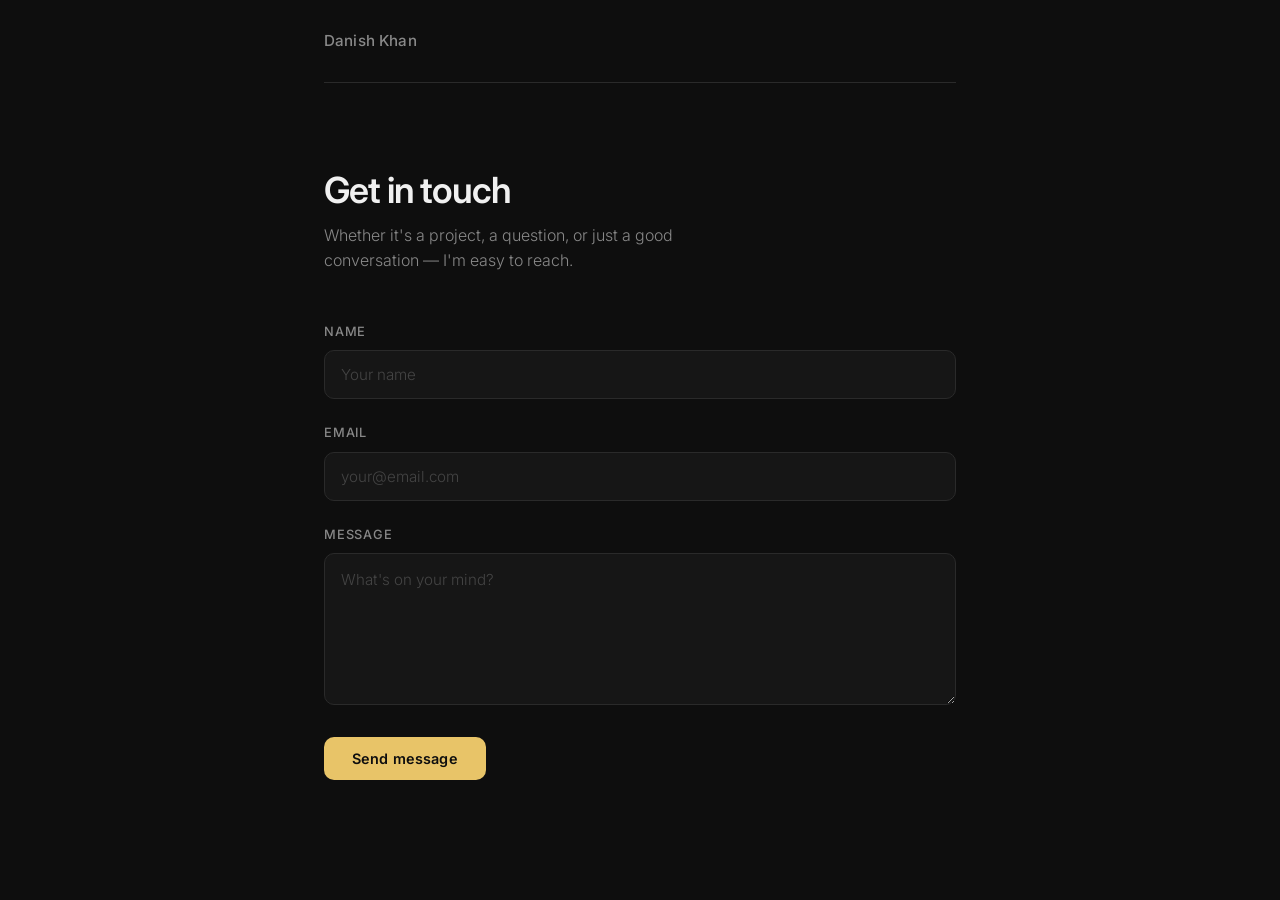
==== contact.html @ 2d55a420 "18 Mar - Contact Page Created a contact page" ====
<!DOCTYPE html>
<html lang="en">
<head>
    <meta charset="UTF-8">
    <meta name="viewport" content="width=device-width, initial-scale=1.0">
    <title>Get in touch — Danish Khan</title>
    <link rel="preconnect" href="https://fonts.googleapis.com">
    <link rel="preconnect" href="https://fonts.gstatic.com" crossorigin>
    <link href="https://fonts.googleapis.com/css2?family=Inter:wght@300;400;500;600&display=swap" rel="stylesheet">
    <link rel="stylesheet" href="contact.css">
</head>
<body>

    <div class="page">

        <nav class="nav">
            <a href="/" class="nav-logo">Danish Khan</a>
        </nav>

        <main class="main">
            <div class="contact-wrapper">

                <div class="contact-header">
                    <h1>Get in touch</h1>
                    <p>Whether it's a project, a question, or just a good conversation — I'm easy to reach.</p>
                </div>

                <form id="contact-form" action="https://api.web3forms.com/submit" method="POST" class="contact-form" novalidate>

                    <!-- Replace with your actual Web3Forms access key from web3forms.com -->
                    <input type="hidden" name="access_key" value="YOUR_ACCESS_KEY_HERE">
                    <input type="hidden" name="subject" value="New message from danish.click">
                    <input type="hidden" name="redirect" value="false">
                    <input type="checkbox" name="botcheck" style="display:none">

                    <div class="field">
                        <label for="name">Name</label>
                        <input
                            type="text"
                            id="name"
                            name="name"
                            placeholder="Your name"
                            required
                            autocomplete="name"
                        >
                    </div>

                    <div class="field">
                        <label for="email">Email</label>
                        <input
                            type="email"
                            id="email"
                            name="email"
                            placeholder="your@email.com"
                            required
                            autocomplete="email"
                        >
                    </div>

                    <div class="field">
                        <label for="message">Message</label>
                        <textarea
                            id="message"
                            name="message"
                            placeholder="What's on your mind?"
                            rows="5"
                            required
                        ></textarea>
                    </div>

                    <button type="submit" class="submit-btn" id="submit-btn">
                        <span class="btn-text">Send message</span>
                        <span class="btn-loading" aria-hidden="true">Sending…</span>
                    </button>

                </form>

                <div class="success-message" id="success-message" hidden>
                    <div class="success-icon">✓</div>
                    <h2>Message sent</h2>
                    <p>Thanks — I'll get back to you soon.</p>
                </div>

                <div class="error-message" id="error-message" hidden>
                    <p>Something went wrong. Try emailing me directly at <a href="mailto:dashingdanish4198@gmail.com">dashingdanish4198@gmail.com</a>.</p>
                </div>

            </div>
        </main>

    </div>

    <script>
        const form = document.getElementById('contact-form');
        const submitBtn = document.getElementById('submit-btn');
        const successMsg = document.getElementById('success-message');
        const errorMsg = document.getElementById('error-message');

        form.addEventListener('submit', async function(e) {
            e.preventDefault();

            submitBtn.classList.add('loading');
            submitBtn.disabled = true;
            errorMsg.hidden = true;

            const formData = new FormData(form);
            const data = Object.fromEntries(formData);

            try {
                const response = await fetch('https://api.web3forms.com/submit', {
                    method: 'POST',
                    headers: { 'Content-Type': 'application/json', 'Accept': 'application/json' },
                    body: JSON.stringify(data)
                });

                const result = await response.json();

                if (result.success) {
                    form.hidden = true;
                    successMsg.hidden = false;
                } else {
                    throw new Error('Submission failed');
                }
            } catch (err) {
                errorMsg.hidden = false;
                submitBtn.classList.remove('loading');
                submitBtn.disabled = false;
            }
        });
    </script>

</body>
</html>
---- contact.css ----
*, *::before, *::after {
    box-sizing: border-box;
    margin: 0;
    padding: 0;
}

:root {
    --bg: #0e0e0e;
    --surface: #161616;
    --border: #2a2a2a;
    --border-focus: #555;
    --text: #f0f0f0;
    --text-muted: #888;
    --accent: #e8c468;
    --radius: 10px;
    --font: 'Inter', -apple-system, BlinkMacSystemFont, sans-serif;
}

html {
    font-size: 16px;
    -webkit-font-smoothing: antialiased;
}

body {
    background: var(--bg);
    color: var(--text);
    font-family: var(--font);
    min-height: 100vh;
    line-height: 1.6;
}

/* ── Layout ── */

.page {
    display: flex;
    flex-direction: column;
    min-height: 100vh;
    padding: 0 24px;
    max-width: 680px;
    margin: 0 auto;
}

.main {
    flex: 1;
    display: flex;
    align-items: center;
    padding: 48px 0 80px;
}

.contact-wrapper {
    width: 100%;
}

/* ── Nav ── */

.nav {
    padding: 28px 0;
    border-bottom: 1px solid var(--border);
}

.nav-logo {
    font-size: 0.95rem;
    font-weight: 500;
    color: var(--text-muted);
    text-decoration: none;
    letter-spacing: 0.01em;
    transition: color 0.2s;
}

.nav-logo:hover {
    color: var(--text);
}

/* ── Header ── */

.contact-header {
    margin-bottom: 48px;
}

.contact-header h1 {
    font-size: 2.25rem;
    font-weight: 600;
    letter-spacing: -0.03em;
    line-height: 1.1;
    margin-bottom: 12px;
}

.contact-header p {
    font-size: 1rem;
    color: var(--text-muted);
    font-weight: 300;
    max-width: 400px;
}

/* ── Form ── */

.contact-form {
    display: flex;
    flex-direction: column;
    gap: 24px;
}

.field {
    display: flex;
    flex-direction: column;
    gap: 8px;
}

label {
    font-size: 0.8rem;
    font-weight: 500;
    color: var(--text-muted);
    letter-spacing: 0.06em;
    text-transform: uppercase;
}

input,
textarea {
    background: var(--surface);
    border: 1px solid var(--border);
    border-radius: var(--radius);
    color: var(--text);
    font-family: var(--font);
    font-size: 0.95rem;
    font-weight: 300;
    padding: 14px 16px;
    transition: border-color 0.2s, box-shadow 0.2s;
    width: 100%;
    outline: none;
    -webkit-appearance: none;
}

input::placeholder,
textarea::placeholder {
    color: #444;
}

input:focus,
textarea:focus {
    border-color: var(--border-focus);
    box-shadow: 0 0 0 3px rgba(255,255,255,0.04);
}

textarea {
    resize: vertical;
    min-height: 130px;
    line-height: 1.6;
}

/* ── Submit button ── */

.submit-btn {
    align-self: flex-start;
    background: var(--accent);
    border: none;
    border-radius: var(--radius);
    color: #0e0e0e;
    cursor: pointer;
    font-family: var(--font);
    font-size: 0.9rem;
    font-weight: 600;
    letter-spacing: 0.01em;
    padding: 13px 28px;
    position: relative;
    transition: opacity 0.2s, transform 0.15s;
    margin-top: 8px;
}

.submit-btn:hover:not(:disabled) {
    opacity: 0.88;
    transform: translateY(-1px);
}

.submit-btn:active:not(:disabled) {
    transform: translateY(0);
}

.submit-btn:disabled {
    opacity: 0.5;
    cursor: not-allowed;
}

.btn-loading {
    display: none;
}

.submit-btn.loading .btn-text {
    display: none;
}

.submit-btn.loading .btn-loading {
    display: inline;
}

/* ── Success state ── */

.success-message {
    text-align: center;
    padding: 48px 0;
}

.success-icon {
    width: 52px;
    height: 52px;
    background: rgba(232, 196, 104, 0.12);
    border: 1px solid rgba(232, 196, 104, 0.3);
    border-radius: 50%;
    color: var(--accent);
    font-size: 1.2rem;
    display: flex;
    align-items: center;
    justify-content: center;
    margin: 0 auto 20px;
}

.success-message h2 {
    font-size: 1.4rem;
    font-weight: 600;
    letter-spacing: -0.02em;
    margin-bottom: 8px;
}

.success-message p {
    color: var(--text-muted);
    font-weight: 300;
}

/* ── Error state ── */

.error-message {
    margin-top: 16px;
    padding: 14px 16px;
    background: rgba(255, 80, 80, 0.07);
    border: 1px solid rgba(255, 80, 80, 0.2);
    border-radius: var(--radius);
    font-size: 0.875rem;
    color: #ff8080;
}

.error-message a {
    color: inherit;
    text-decoration: underline;
    text-underline-offset: 3px;
}

/* ── Mobile ── */

@media (max-width: 480px) {
    .contact-header h1 {
        font-size: 1.75rem;
    }

    .submit-btn {
        width: 100%;
        text-align: center;
    }
}
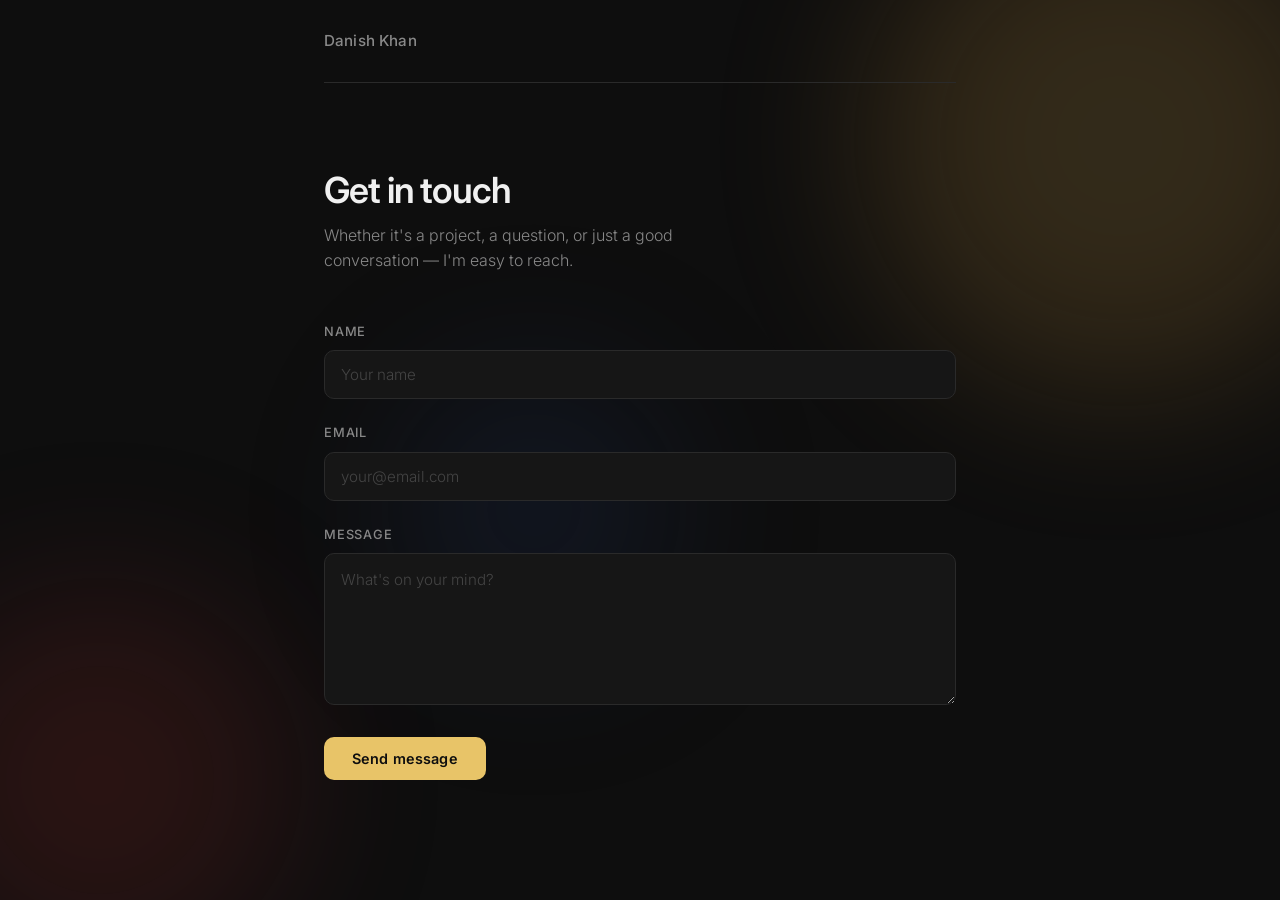
==== commit 3f06b917: "Redirects and RObots.txt Added redirect for the homepage to go to the contact page Added a fun backg" ====
--- a/contact.html
+++ b/contact.html
@@ -10,6 +10,12 @@
     <link rel="stylesheet" href="contact.css">
 </head>
 <body>
+
+    <div class="bg-orbs" aria-hidden="true">
+        <div class="orb orb-1"></div>
+        <div class="orb orb-2"></div>
+        <div class="orb orb-3"></div>
+    </div>
 
     <div class="page">
 
@@ -28,7 +34,7 @@
                 <form id="contact-form" action="https://api.web3forms.com/submit" method="POST" class="contact-form" novalidate>
 
                     <!-- Replace with your actual Web3Forms access key from web3forms.com -->
-                    <input type="hidden" name="access_key" value="YOUR_ACCESS_KEY_HERE">
+                    <input type="hidden" name="access_key" value="af562a6b-de47-4314-9b4e-903a80dc5f2f">
                     <input type="hidden" name="subject" value="New message from danish.click">
                     <input type="hidden" name="redirect" value="false">
                     <input type="checkbox" name="botcheck" style="display:none">
--- a/contact.css
+++ b/contact.css
@@ -27,6 +27,67 @@
     font-family: var(--font);
     min-height: 100vh;
     line-height: 1.6;
+    overflow-x: hidden;
+}
+
+/* ── Animated background orbs ── */
+
+.bg-orbs {
+    position: fixed;
+    inset: 0;
+    z-index: 0;
+    pointer-events: none;
+    overflow: hidden;
+}
+
+.orb {
+    position: absolute;
+    border-radius: 50%;
+    filter: blur(80px);
+    opacity: 0.18;
+    will-change: transform;
+}
+
+.orb-1 {
+    width: 520px;
+    height: 520px;
+    background: radial-gradient(circle, #e8c468, #c47a20);
+    top: -120px;
+    right: -100px;
+    animation: drift-1 22s ease-in-out infinite alternate;
+}
+
+.orb-2 {
+    width: 400px;
+    height: 400px;
+    background: radial-gradient(circle, #c44020, #7a1a40);
+    bottom: -80px;
+    left: -100px;
+    animation: drift-2 28s ease-in-out infinite alternate;
+}
+
+.orb-3 {
+    width: 300px;
+    height: 300px;
+    background: radial-gradient(circle, #2a4a8a, #1a2a5a);
+    top: 40%;
+    left: 30%;
+    animation: drift-3 18s ease-in-out infinite alternate;
+}
+
+@keyframes drift-1 {
+    from { transform: translate(0, 0) scale(1); }
+    to   { transform: translate(-60px, 80px) scale(1.1); }
+}
+
+@keyframes drift-2 {
+    from { transform: translate(0, 0) scale(1); }
+    to   { transform: translate(80px, -60px) scale(1.15); }
+}
+
+@keyframes drift-3 {
+    from { transform: translate(0, 0) scale(1); }
+    to   { transform: translate(-40px, -80px) scale(0.9); }
 }
 
 /* ── Layout ── */
@@ -38,6 +99,8 @@
     padding: 0 24px;
     max-width: 680px;
     margin: 0 auto;
+    position: relative;
+    z-index: 1;
 }
 
 .main {
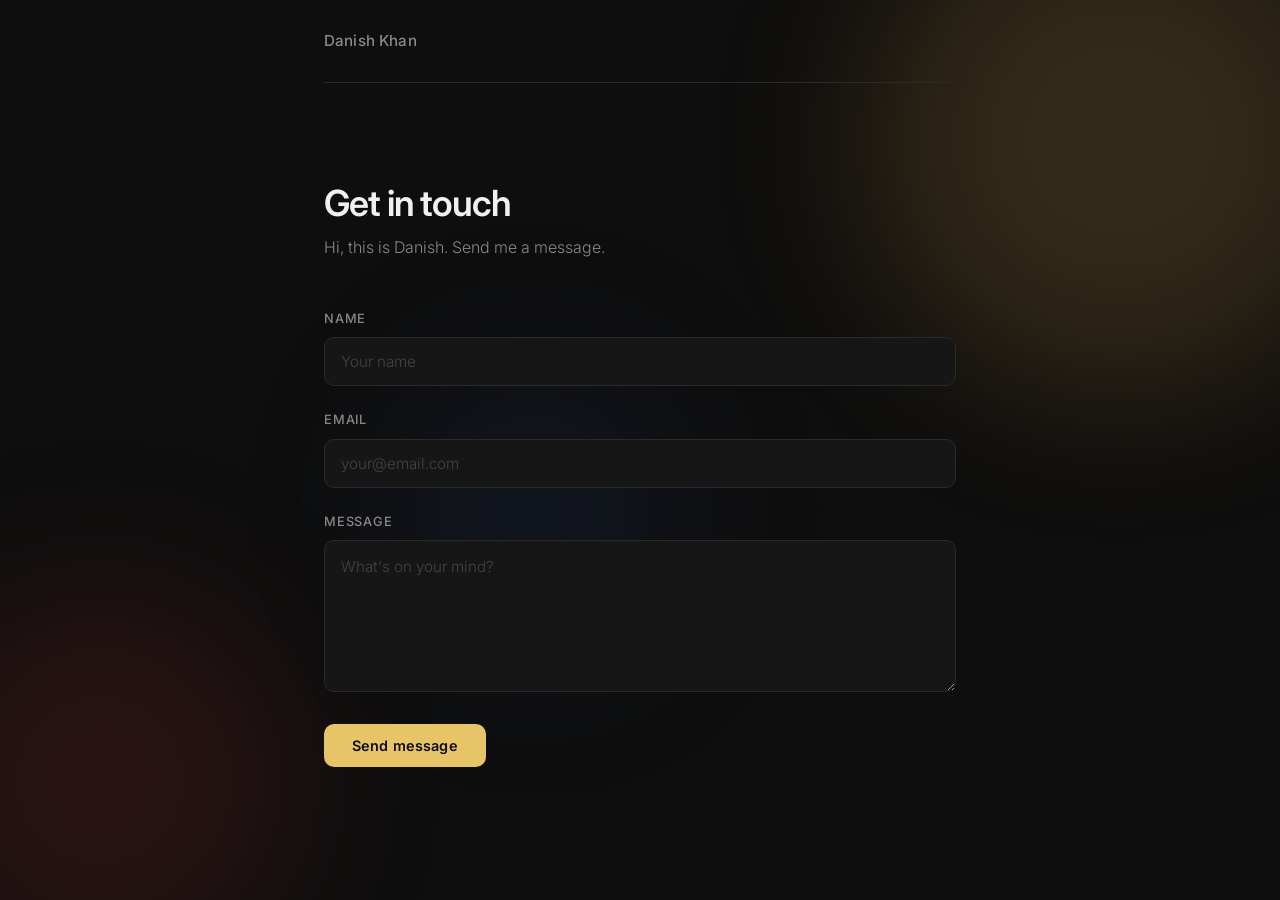
==== commit bd158512: "Change text Changed intro text" ====
--- a/contact.html
+++ b/contact.html
@@ -28,7 +28,7 @@
 
                 <div class="contact-header">
                     <h1>Get in touch</h1>
-                    <p>Whether it's a project, a question, or just a good conversation — I'm easy to reach.</p>
+                    <p>Hi, this is Danish. Send me a message.</p>
                 </div>
 
                 <form id="contact-form" action="https://api.web3forms.com/submit" method="POST" class="contact-form" novalidate>
